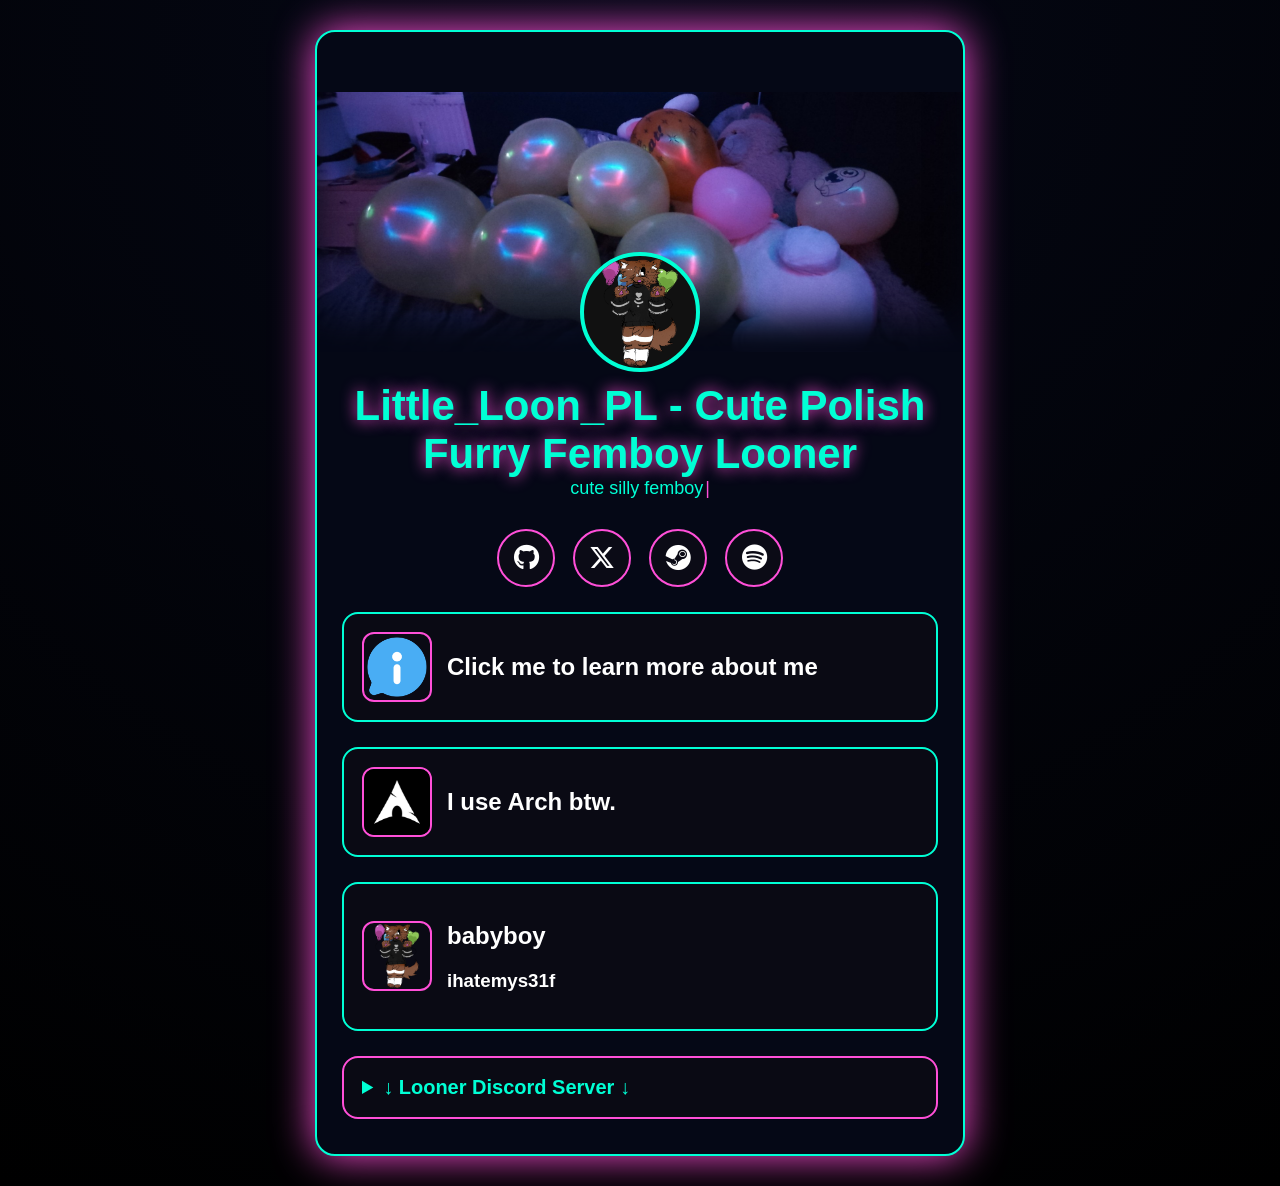
==== index.html @ 88f39e38 "SEO fixes 1" ====
<!DOCTYPE html>
<html lang="en">
<head>
    <meta charset="UTF-8">

    <title>Little_Loon_PL - Polish Furry Femboy Looner bio, socials, discord</title>

    <meta name="description" content="Cute Polish furry femboy looner. Linux, servers, homelab, audio, programming, socials and Discord community.">
    <meta name="keywords" content="furry, femboy, looner, linux, arch linux, discord, homelab, tech, programming">
    <meta name="viewport" content="width=device-width, initial-scale=1.0">

    <link rel="canonical" href="https://bio.wodzyn.pl/">
    <link rel="icon" type="image/png" href="img/favicon.png">
    <link rel="apple-touch-icon" href="img/favicon.png">

    <meta name="theme-color" content="#6fd6d8">

    <meta property="og:title" content="Little_Loon_PL">
    <meta property="og:description" content="Cute Polish furry femboy looner. Linux, servers, audio, homelab, socials and Discord.">
    <meta property="og:image" content="https://bio.wodzyn.pl/img/favicon.png">
    <meta property="og:url" content="https://bio.wodzyn.pl/">
    <meta property="og:type" content="website">

    <meta name="robots" content="index,follow">

    <script src="script.js?v=2" defer></script>

    <link rel="stylesheet" href="style.css?v=2">
    <link rel="stylesheet" href="https://cdnjs.cloudflare.com/ajax/libs/font-awesome/6.5.1/css/all.min.css">
</head>

<body>

<div class="card">

    <div class="banner">
        <img class="pfp" src="img/pfp.png" alt="Little_Loon_PL profile picture">
    </div>

    <div class="content">

        <h1>Little_Loon_PL - Cute Polish Furry Femboy Looner</h1>

        <div class="typing" id="typing"></div>

        <div class="socials">

            <a class="social github"
               href="https://github.com/ihatemys31f"
               target="_blank"
               aria-label="GitHub profile">
                <i class="fa-brands fa-github"></i>
            </a>

            <a class="social twitter"
               href="https://x.com/little_loon_pl"
               target="_blank"
               aria-label="X profile">
                <i class="fa-brands fa-x-twitter"></i>
            </a>

            <a class="social steam"
               href="https://steamcommunity.com/id/ihatemys31f/"
               target="_blank"
               aria-label="Steam profile">
                <i class="fa-brands fa-steam"></i>
            </a>

            <a class="social spotify"
               href="https://open.spotify.com/user/31mdkccnu2ftk5m2dclb2wildz3u"
               target="_blank"
               aria-label="Spotify profile">
                <i class="fa-brands fa-spotify"></i>
            </a>

        </div>

        <div class="box" id="aboutBtn" role="button" tabindex="0">
            <div class="left">
                <img src="img/info.png" class="icon" alt="About me">
                <div>
                    <h2>Click me to learn more about me</h2>
                </div>
            </div>
        </div>

        <div id="aboutPopup" class="popup">
            <div class="popupContent">
                <span id="closePopup">&times;</span>

                <h2>About Me</h2>

                <h3>Cute Polish femboy looner :3</h3>

                <br>

                <p>Hello! My name is Wiktor. I’m a Polish furry femboy looner with fondness towards Linux, computers, servers, self-hosting, programming, etc.</p>

                <p>Most of my time is spent on playing around with Arch Linux, KDE Plasma, various homelab setups, working with and repairing computer hardware.</p>

                <p>Also, I enjoy dealing with electronics, audiophile gear, do-it-yourself stuff and collecting CDs. Listening to music takes a great deal of time and I usually enjoy hip-hop, electronic music, and melancholic tunes from 90-s and early 2000s.</p>

                <p>I’m bisexual, and currently, I have a boyfriend with whom I like to talk, and whom I call "Misiek".</p>

                <p>My parents accept me for who I am (bi femboy looner) >w<</p>

                <p>I enjoy wearing my full femboy outfit and have no problems walking publicly while wearing some elements from it.</p>

                <p>Also, I’m interested in furries, balloon art, games, Internet communities, open source, and other technical hobbies.</p>

                <br>

                <p>My current day setup (08.06.2026):</p>
                <p>PC: Arch Linux + KDE Plasma, Intel i5 10th generation processor, RTX 3050 video card, 32GB RAM, and 2TB nvme SSD.</p>
                <p>Server: 2x Intel Xeon E5-2680 processors, RTX 3050 video card, 64GB RAM and 18TB of combined SSD and nvme.</p>
                <p>Audio: On my desk: two Chinese amplifiers, two speakers 75W, 6Ω each, self-made subwoofer 100W with Carla as DSP and Sound Blaster sound card. On my bed is Old Sony amplifier I salvaged from garbage; 5 speakers, three subwoofers, and an old Sony DVD player which is used to play my beloved CDs.</p>
            </div>
        </div>

        <div class="box">
            <div class="left">
                <img src="img/arch.png" class="icon" alt="Arch Linux logo">
                <div>
                    <h2>I use Arch btw.</h2>
                </div>
            </div>
        </div>

        <div class="box">
            <div class="left">
                <img src="img/pfp.png" class="icon" alt="Discord username">
                <div>
                    <h2>babyboy</h2>
                    <h3>ihatemys31f</h3>
                </div>
            </div>
        </div>

        <details class="discordBox">
            <summary>↓ Looner Discord Server ↓</summary>

            <div class="discordContent">

                <img src="img/dsc.webp" class="icon" alt="Discord server banner">

                <div class="discordText">
                    <h2>inflated by little_loon_pl</h2>
                    <p>cute silly server :3, ONLY FOR LOONERS!!</p>
                </div>

                <a href="https://discord.gg/VCahkyq5pz" class="joinButton">
                    Join →
                </a>

            </div>

            <div class="discordWidget">
                <iframe
                    src="https://discord.com/widget?id=1391176824985354350&theme=dark"
                    width="350"
                    height="500"
                    allowtransparency="true"
                    frameborder="0"
                    sandbox="allow-popups allow-popups-to-escape-sandbox allow-same-origin allow-scripts">
                </iframe>
            </div>

        </details>

    </div>

</div>

</body>
</html>
---- style.css ----
* {
  box-sizing: border-box;
}

body {
  margin: 0;
  font-family: Arial, sans-serif;
  background: radial-gradient(circle at top, #050816, #000);
  color: white;
}


.card {
  width: 650px;
  margin: 30px auto;
  border: 2px solid #00ffd5;
  border-radius: 20px;
  background: #050816;
  box-shadow: 0 0 40px #ff4fd8;
  overflow: hidden;
}


.banner {
  height: 260px;
  background-image: url("img/banner.jpg");
  background-size: cover;
  background-position: center;
    bottom: -60px;
  box-shadow: inset 0 -35px 35px #050816;
  position: relative;
}


.pfp {
  width: 120px;
  height: 120px;
  border-radius: 50%;
  border: 4px solid #00ffd5;
  position: absolute;
  bottom: -60px;
  left: 50%;
  transform: translateX(-50%);
  object-fit: cover;
  background: #111;
  width: 120px;
  height: 120px;
  border-radius: 50%;
  border: 4px solid #00ffd5;

  position: absolute;
  left: 50%;
  top: 160px;
  transform: translateX(-50%);

  object-fit: cover;
}

.content {
  padding: 90px 25px 35px;
  text-align: center;
  padding-top: 90px;
}


h1 {
  margin: 0;
  font-size: 42px;
  color: #00ffd5;
  text-shadow: 0 0 15px #ff4fd8;
}


.socials {
  margin-top: 25px;
  display: flex;
  justify-content: center;
  gap: 18px;
}

.social {
  width: 58px;
  height: 58px;
  border-radius: 50%;
  border: 2px solid #ff4fd8;
  display: flex;
  align-items: center;
  justify-content: center;
  font-size: 26px;
  background: #0b0b16;
  transition: 0.2s;
}

.social:hover {
  transform: scale(1.1);
  box-shadow: 0 0 15px #00ffd5;
  border-color: #00ffd5;
}


a {
  color: white;
  text-decoration: none;
}


.box {
  cursor: pointer;
  margin-top: 25px;
  padding: 18px;

  background: #0a0a14;
  border: 2px solid #00ffd5;
  border-radius: 16px;

  display: flex;
  justify-content: space-between;
  align-items: center;

  transition: 0.2s;
}

.box:hover {
  transform: translateY(-3px);
  box-shadow: 0 0 25px #ff4fd855;
}


.left {
  display: flex;
  align-items: center;
  gap: 15px;
  text-align: left;
}

.icon {
  width: 70px;
  height: 70px;
  border-radius: 12px;
  object-fit: cover;
  border: 2px solid #ff4fd8;
}


.discordBox {
  margin-top: 25px;
  padding: 18px;
  border: 2px solid #ff4fd8;
  border-radius: 16px;
  background: #0a0a14;
  text-align: left;
}

summary {
  cursor: pointer;
  font-size: 20px;
  font-weight: bold;
  color: #00ffd5;
}

.discordContent {
  display: flex;
  gap: 15px;
  align-items: center;
}


.discordWidget {
  margin-top: 15px;
  display: flex;
  justify-content: center;
}


.discordWidget iframe {
  border-radius: 12px;
  max-width: 100%;
}


.discordText {
  flex: 1;
}


.joinButton {
  margin-left: auto;

  padding: 12px 18px;
  border-radius: 12px;

  border: 2px solid #00ffd5;
  background: transparent;

  transition: 0.2s;
}

.joinButton:hover {
  background: #00ffd5;
  color: black;
  box-shadow: 0 0 15px #ff4fd8;
}

.typing {
  font-size: 18px;
  color: #00ffd5;
  white-space: nowrap;
  overflow: hidden;
  display: inline-block;
  min-height: 22px;
}

.typing::after {
  content: "|";
  margin-left: 2px;
  color: #ff4fd8;
  animation: blink 0.7s infinite;
}

@keyframes blink {
  50% { opacity: 0; }
}

.popup {
  display: none;
  position: fixed;
  inset: 0;

  background: rgba(0,0,0,0.8);

  justify-content: center;
  align-items: center;

  z-index: 999;
}

.popupContent {
  width: 90%;
  max-width: 500px;

  padding: 25px;

  border: 2px solid #00ffd5;
  border-radius: 18px;

  background: #050816;

  box-shadow: 0 0 30px #ff4fd8;
}

#closePopup {
  float: right;
  cursor: pointer;
  font-size: 28px;
}
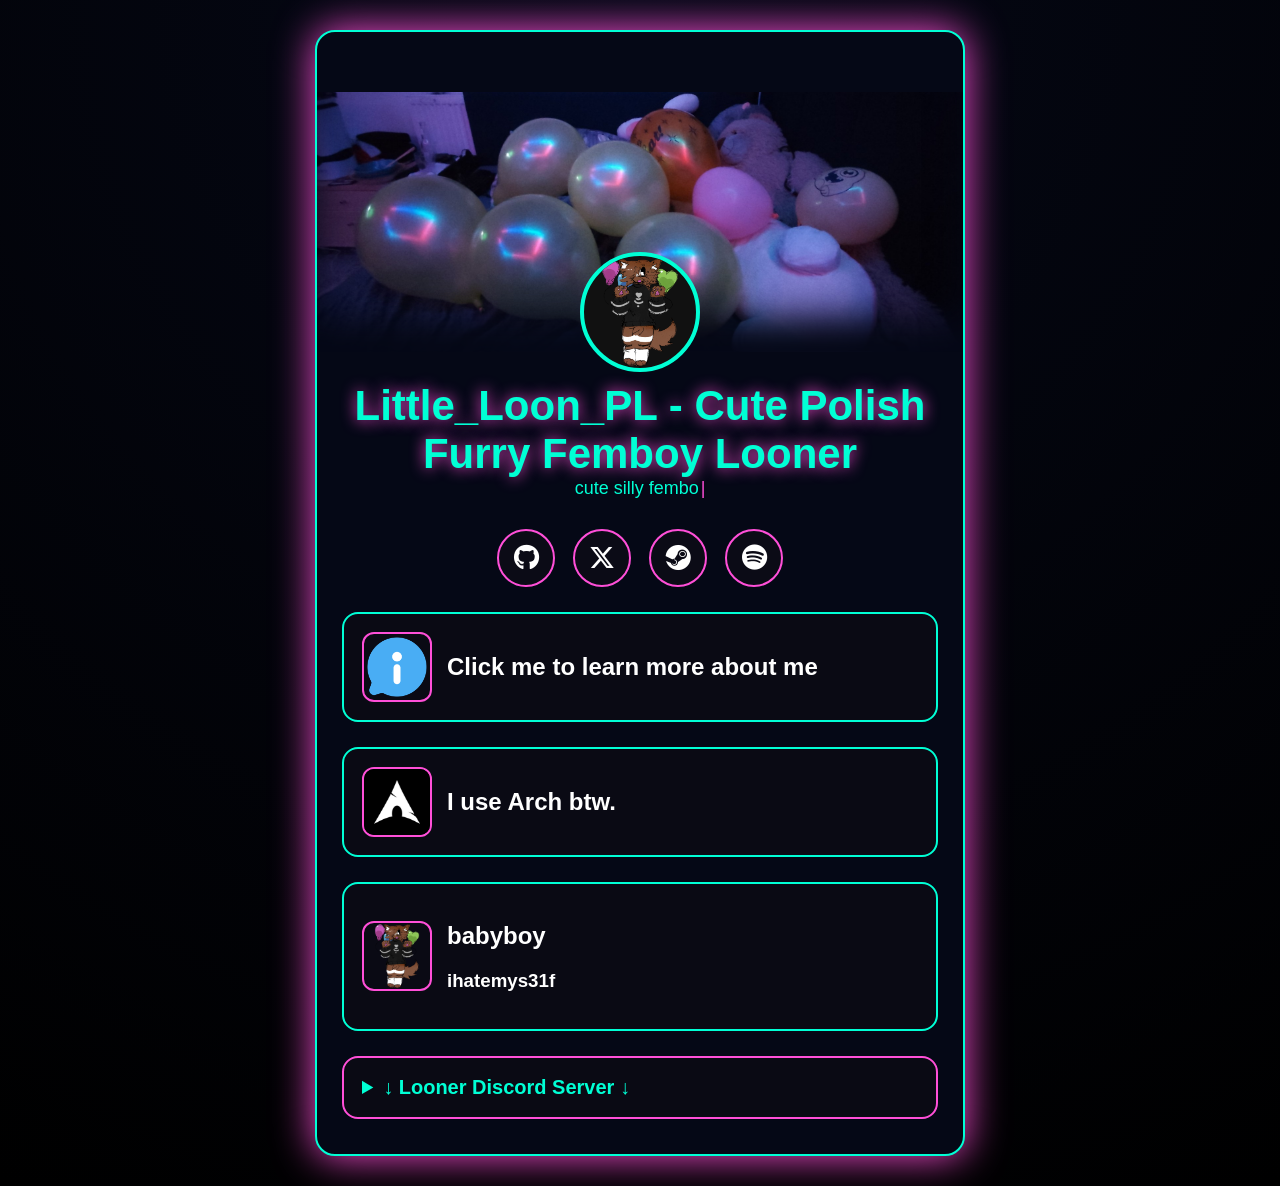
==== commit de2ce0cf: "deleted "vibe coded website btw." because i didnt knew what this means and i ment that i was doing a" ====
--- a/index.html
+++ b/index.html
@@ -3,7 +3,7 @@
 <head>
     <meta charset="UTF-8">
 
-    <title>Little_Loon_PL - Polish Furry Femboy Looner bio, socials, discord</title>
+    <title>Little_Loon_PL - Polish Femboy Looner bio, socials</title>
 
     <meta name="description" content="Cute Polish furry femboy looner. Linux, servers, homelab, audio, programming, socials and Discord community.">
     <meta name="keywords" content="furry, femboy, looner, linux, arch linux, discord, homelab, tech, programming">
@@ -23,7 +23,7 @@
 
     <meta name="robots" content="index,follow">
 
-    <script src="script.js?v=2" defer></script>
+    <script src="script.js?v=3" defer></script>
 
     <link rel="stylesheet" href="style.css?v=2">
     <link rel="stylesheet" href="https://cdnjs.cloudflare.com/ajax/libs/font-awesome/6.5.1/css/all.min.css">
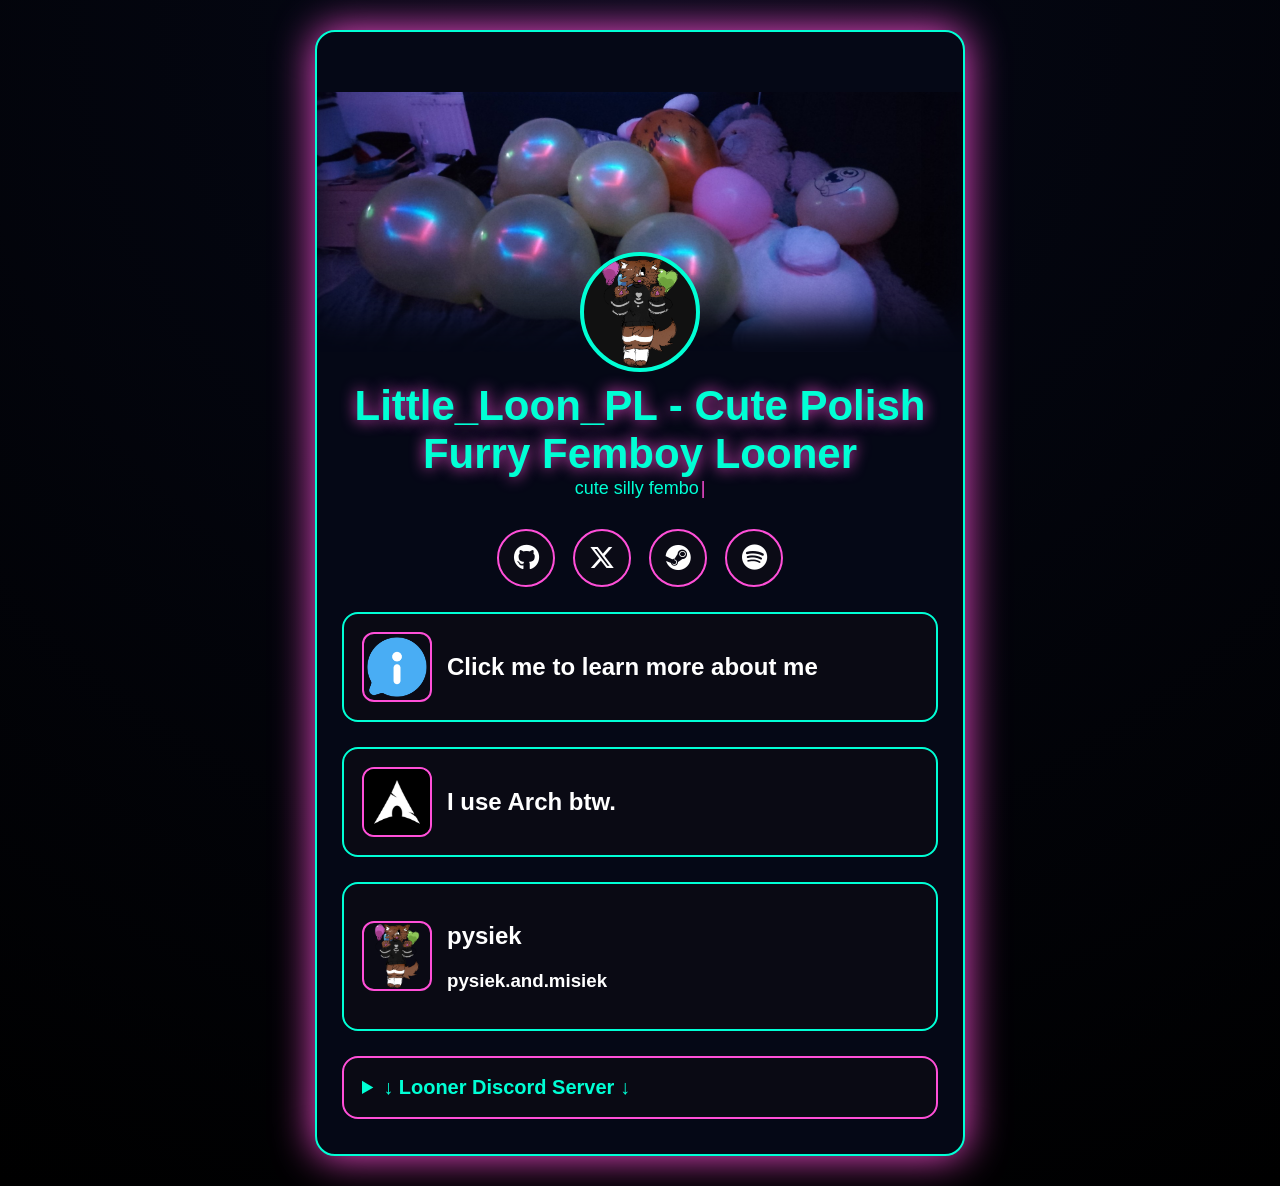
==== commit 28fed805: "dsc change" ====
--- a/index.html
+++ b/index.html
@@ -130,8 +130,8 @@
             <div class="left">
                 <img src="img/pfp.png" class="icon" alt="Discord username">
                 <div>
-                    <h2>babyboy</h2>
-                    <h3>ihatemys31f</h3>
+                    <h2>pysiek</h2>
+                    <h3>pysiek.and.misiek</h3>
                 </div>
             </div>
         </div>
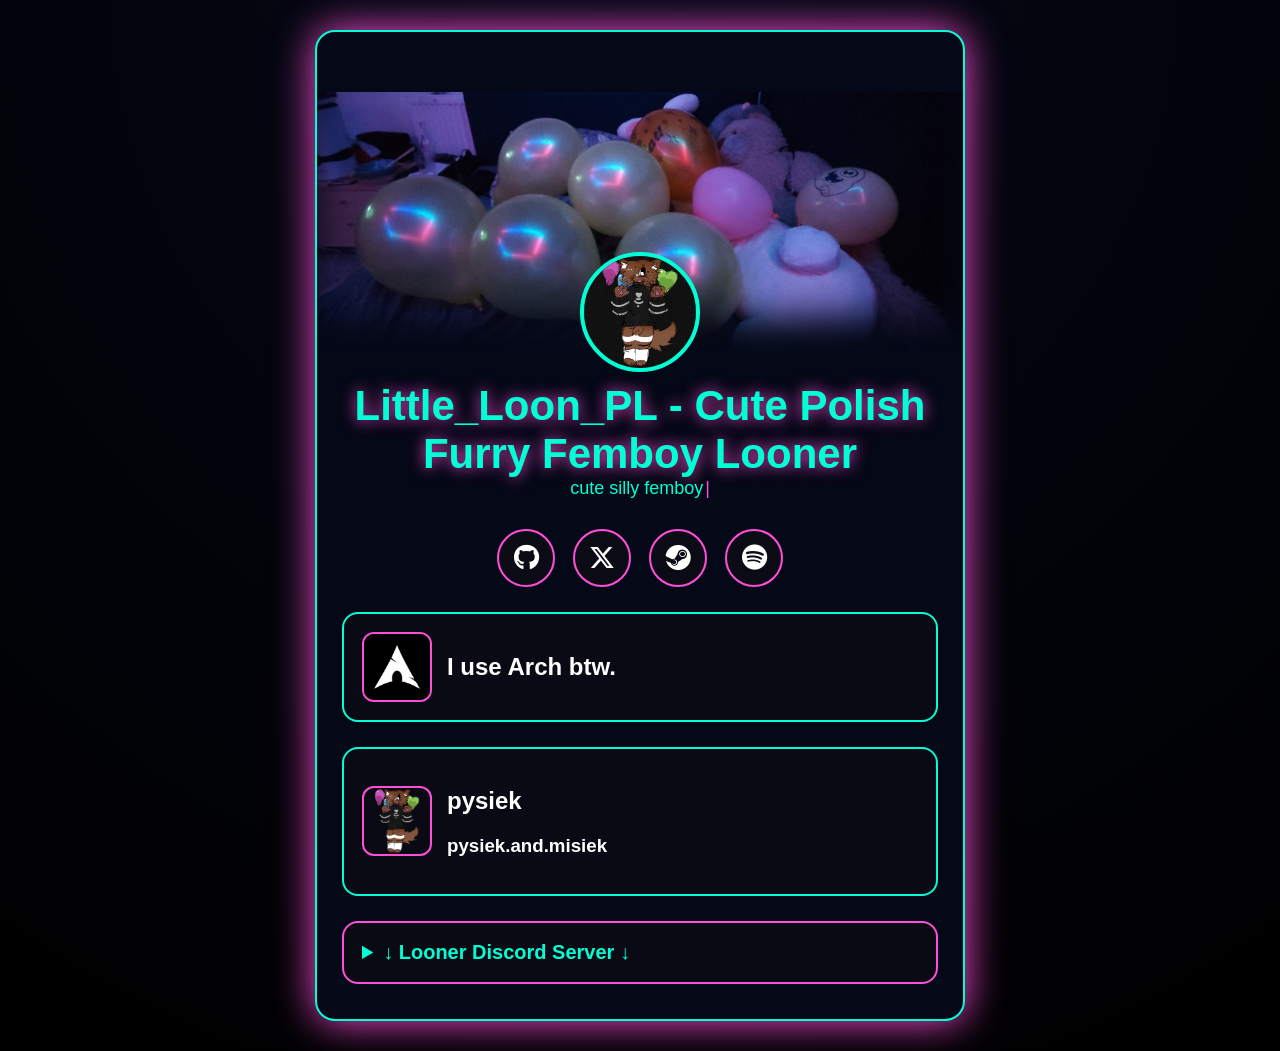
==== commit 75ea3512: "removed about me" ====
--- a/index.html
+++ b/index.html
@@ -75,48 +75,6 @@
 
         </div>
 
-        <div class="box" id="aboutBtn" role="button" tabindex="0">
-            <div class="left">
-                <img src="img/info.png" class="icon" alt="About me">
-                <div>
-                    <h2>Click me to learn more about me</h2>
-                </div>
-            </div>
-        </div>
-
-        <div id="aboutPopup" class="popup">
-            <div class="popupContent">
-                <span id="closePopup">&times;</span>
-
-                <h2>About Me</h2>
-
-                <h3>Cute Polish femboy looner :3</h3>
-
-                <br>
-
-                <p>Hello! My name is Wiktor. I’m a Polish furry femboy looner with fondness towards Linux, computers, servers, self-hosting, programming, etc.</p>
-
-                <p>Most of my time is spent on playing around with Arch Linux, KDE Plasma, various homelab setups, working with and repairing computer hardware.</p>
-
-                <p>Also, I enjoy dealing with electronics, audiophile gear, do-it-yourself stuff and collecting CDs. Listening to music takes a great deal of time and I usually enjoy hip-hop, electronic music, and melancholic tunes from 90-s and early 2000s.</p>
-
-                <p>I’m bisexual, and currently, I have a boyfriend with whom I like to talk, and whom I call "Misiek".</p>
-
-                <p>My parents accept me for who I am (bi femboy looner) >w<</p>
-
-                <p>I enjoy wearing my full femboy outfit and have no problems walking publicly while wearing some elements from it.</p>
-
-                <p>Also, I’m interested in furries, balloon art, games, Internet communities, open source, and other technical hobbies.</p>
-
-                <br>
-
-                <p>My current day setup (08.06.2026):</p>
-                <p>PC: Arch Linux + KDE Plasma, Intel i5 10th generation processor, RTX 3050 video card, 32GB RAM, and 2TB nvme SSD.</p>
-                <p>Server: 2x Intel Xeon E5-2680 processors, RTX 3050 video card, 64GB RAM and 18TB of combined SSD and nvme.</p>
-                <p>Audio: On my desk: two Chinese amplifiers, two speakers 75W, 6Ω each, self-made subwoofer 100W with Carla as DSP and Sound Blaster sound card. On my bed is Old Sony amplifier I salvaged from garbage; 5 speakers, three subwoofers, and an old Sony DVD player which is used to play my beloved CDs.</p>
-            </div>
-        </div>
-
         <div class="box">
             <div class="left">
                 <img src="img/arch.png" class="icon" alt="Arch Linux logo">
--- a/style.css
+++ b/style.css
@@ -220,36 +220,3 @@
 @keyframes blink {
   50% { opacity: 0; }
 }
-
-.popup {
-  display: none;
-  position: fixed;
-  inset: 0;
-
-  background: rgba(0,0,0,0.8);
-
-  justify-content: center;
-  align-items: center;
-
-  z-index: 999;
-}
-
-.popupContent {
-  width: 90%;
-  max-width: 500px;
-
-  padding: 25px;
-
-  border: 2px solid #00ffd5;
-  border-radius: 18px;
-
-  background: #050816;
-
-  box-shadow: 0 0 30px #ff4fd8;
-}
-
-#closePopup {
-  float: right;
-  cursor: pointer;
-  font-size: 28px;
-}
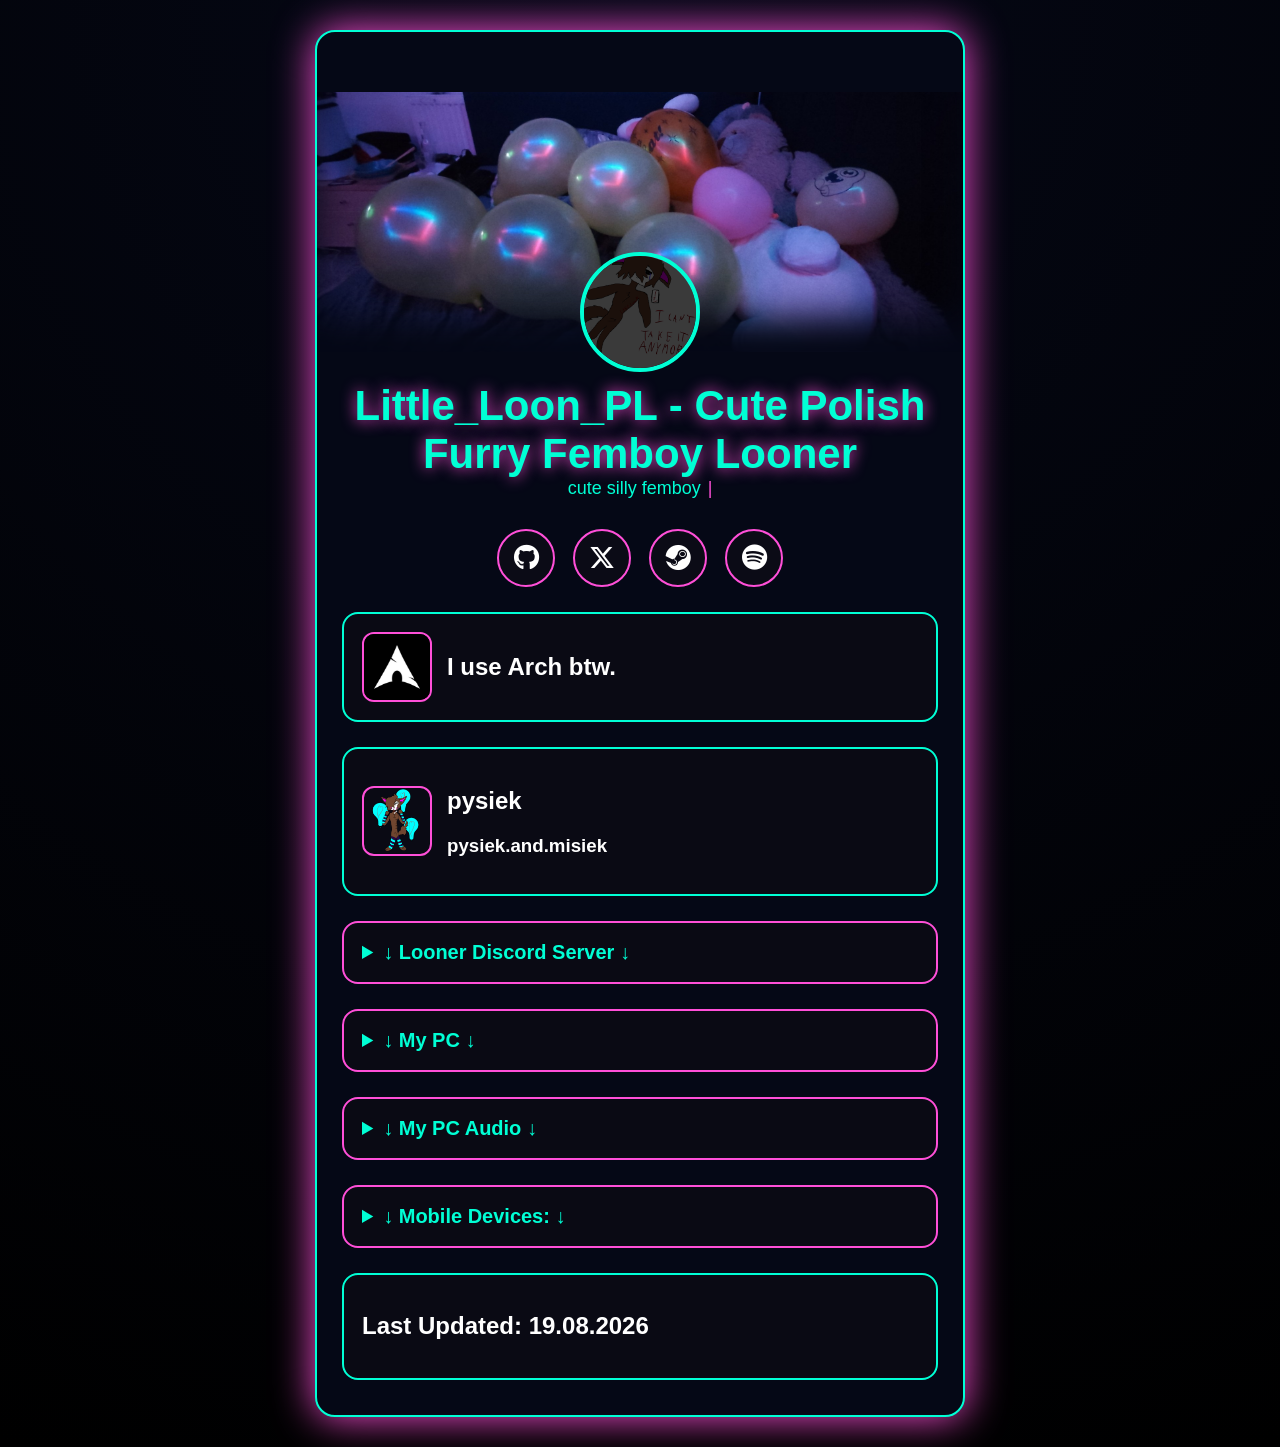
==== commit e5540146: "idk bro" ====
--- a/index.html
+++ b/index.html
@@ -86,7 +86,7 @@
 
         <div class="box">
             <div class="left">
-                <img src="img/pfp.png" class="icon" alt="Discord username">
+                <img src="img/discord.png" class="icon" alt="Discord username">
                 <div>
                     <h2>pysiek</h2>
                     <h3>pysiek.and.misiek</h3>
@@ -125,6 +125,63 @@
 
         </details>
 
+        <details class="infoBox">
+            <summary>↓ My PC ↓</summary>
+            <div class="infoContent">
+                <h2>My Main PC:</h2>
+                <p>
+                    <b>OS:</b> Arch Linux<br>
+                    <b>Desktop:</b> KDE Plasma<br>
+                    <b>CPU:</b> Intel Core i5-10400F<br>
+                    <b>GPU:</b> NVIDIA RTX 3050 6GB<br>
+                    <b>RAM:</b> 32GB DDR4<br>
+                    <b>Storage:</b> Lexar SSD NM790 2TB<br>
+                    <b>Optical Media (is bad but i like CD's):</b> HL-DT-ST DVDRAM GH20NS10<br>
+                    <b> Monitor:</b> Z24n
+                </p>
+                <img src="img/setup.jpg" class="pcImage" alt="My PC setup">
+            </div>
+        </details>
+
+
+        <details class="infoBox">
+            <summary>↓ My PC Audio ↓</summary>
+            <div class="infoContent">
+                <h2>Audio Setup:</h2>
+                <p>
+                    <b>amps:</b> 3x XH-M510<br>
+                    <b>desk speakers:</b> 2x Sony SS-H2600<br>
+                    <b>other speakers:</b> 3x LONPOO LP-42<br>
+                    <b>subs:</b> 2x modified passive subs from trash<br>
+                    <b>Sound Card:</b> 2x creative SB1095<br>
+                    <b>Mic:</b> dont ask ☠️<br>
+                    <b>Software:</b> Carla, LSP, OSC<br>
+                </p>
+            </div>
+        </details>
+
+
+        <details class="infoBox">
+            <summary>↓ Mobile Devices: ↓</summary>
+            <div class="infoContent">
+                <h2>idk bro</h2>
+                <p>
+                    <b>Phone:</b> POCO X6 5g<br>
+                    <b>Tablet:</b> Lenovo Tab M11<br>
+                    <b>Tablet Pen:</b> Lenovo Tab Pen Plus<br>
+                    <b>Headphones:</b> Proove 70's Classic II<br>
+                </p>
+            </div>
+        </details>
+
+        <div class="box">
+            <div class="left">
+                <div>
+                    <h2>Last Updated: 19.08.2026</h2>
+                </div>
+            </div>
+        </div>
+
     </div>
 
 </div>
--- a/style.css
+++ b/style.css
@@ -220,3 +220,77 @@
 @keyframes blink {
   50% { opacity: 0; }
 }
+
+.infoBox {
+
+  margin-top: 25px;
+
+  padding: 18px;
+
+  border: 2px solid #ff4fd8;
+
+  border-radius: 16px;
+
+  background: #0a0a14;
+
+  text-align: left;
+
+  transition: 0.2s ease;
+
+}
+
+.infoBox:hover {
+
+  box-shadow: 0 0 15px #ff4fd8;
+
+}
+
+.infoBox summary {
+
+  cursor: pointer;
+
+  font-size: 20px;
+
+  font-weight: bold;
+
+  color: #00ffd5;
+
+  user-select: none;
+
+}
+
+.infoContent {
+
+  margin-top: 15px;
+
+  padding: 5px;
+
+  line-height: 1.6;
+
+}
+
+.infoContent h2 {
+
+  margin-top: 0;
+
+  color: #ff4fd8;
+
+}
+
+.infoContent p {
+
+  color: #ddd;
+
+}
+
+.pcImage {
+    display: block;
+    width: 100%;
+    max-width: 800px;
+    margin: 0 auto 20px auto;
+
+    border-radius: 14px;
+    border: 2px solid #ff4fd8;
+
+    box-shadow: 0 0 15px rgba(255, 79, 216, 0.25);
+}
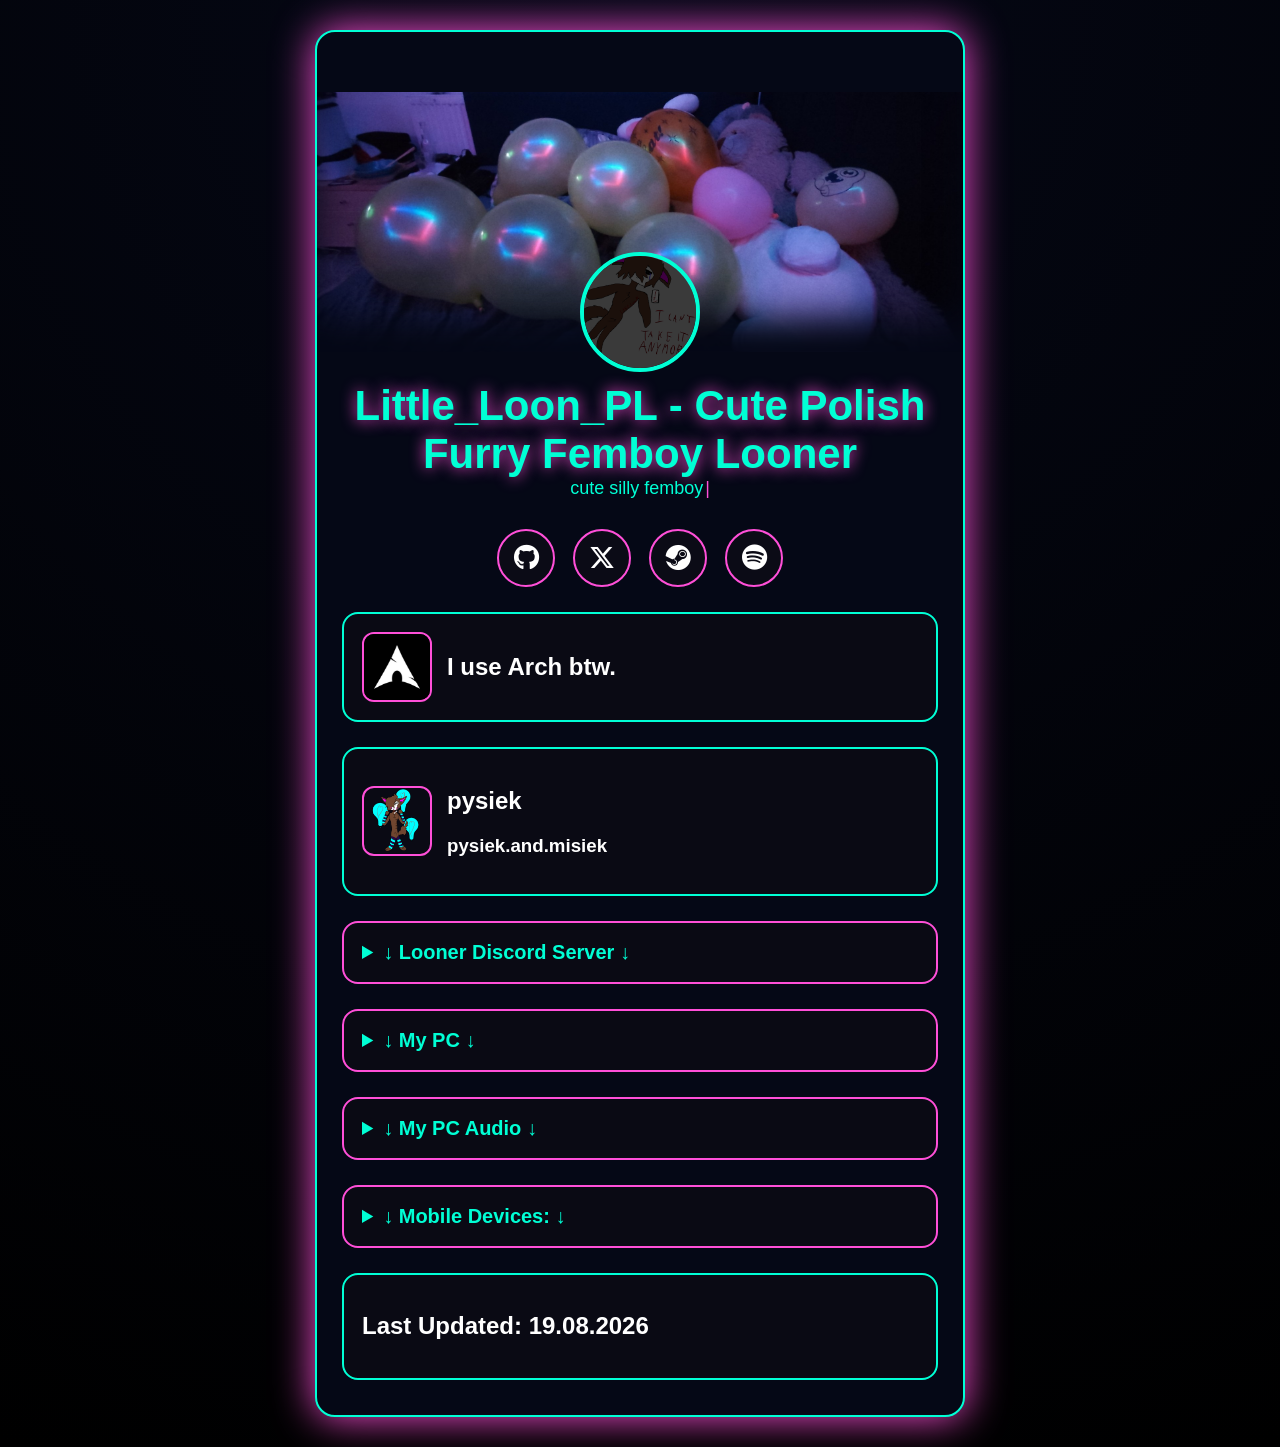
==== commit 5a9f8d69: "fix" ====
--- a/index.html
+++ b/index.html
@@ -25,7 +25,7 @@
 
     <script src="script.js?v=3" defer></script>
 
-    <link rel="stylesheet" href="style.css?v=2">
+    <link rel="stylesheet" href="style.css?v=3">
     <link rel="stylesheet" href="https://cdnjs.cloudflare.com/ajax/libs/font-awesome/6.5.1/css/all.min.css">
 </head>
 
@@ -34,7 +34,7 @@
 <div class="card">
 
     <div class="banner">
-        <img class="pfp" src="img/pfp.png" alt="Little_Loon_PL profile picture">
+        <img class="pfp" src="img/pfp.png?v=1" alt="Little_Loon_PL profile picture">
     </div>
 
     <div class="content">
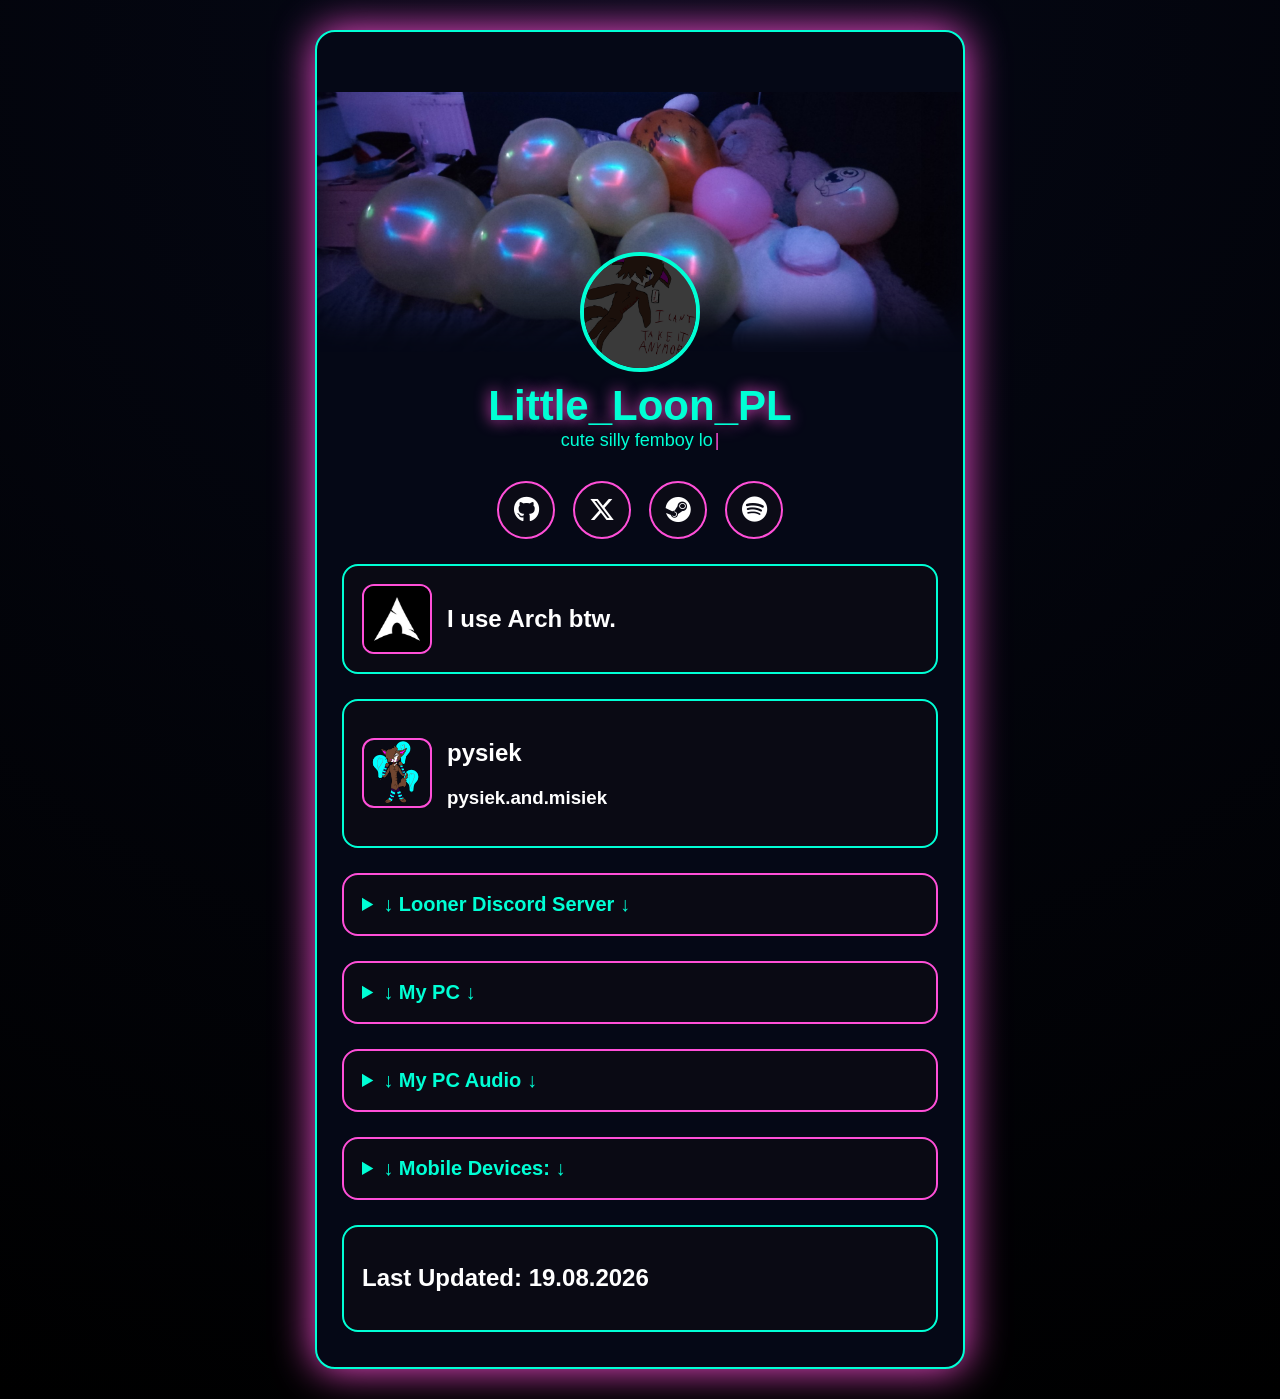
==== commit c4320d3c: "changed title" ====
--- a/index.html
+++ b/index.html
@@ -3,7 +3,7 @@
 <head>
     <meta charset="UTF-8">
 
-    <title>Little_Loon_PL - Polish Femboy Looner bio, socials</title>
+    <title>Little_Loon_PL</title>
 
     <meta name="description" content="Cute Polish furry femboy looner. Linux, servers, homelab, audio, programming, socials and Discord community.">
     <meta name="keywords" content="furry, femboy, looner, linux, arch linux, discord, homelab, tech, programming">
@@ -39,7 +39,7 @@
 
     <div class="content">
 
-        <h1>Little_Loon_PL - Cute Polish Furry Femboy Looner</h1>
+        <h1>Little_Loon_PL</h1>
 
         <div class="typing" id="typing"></div>
 
